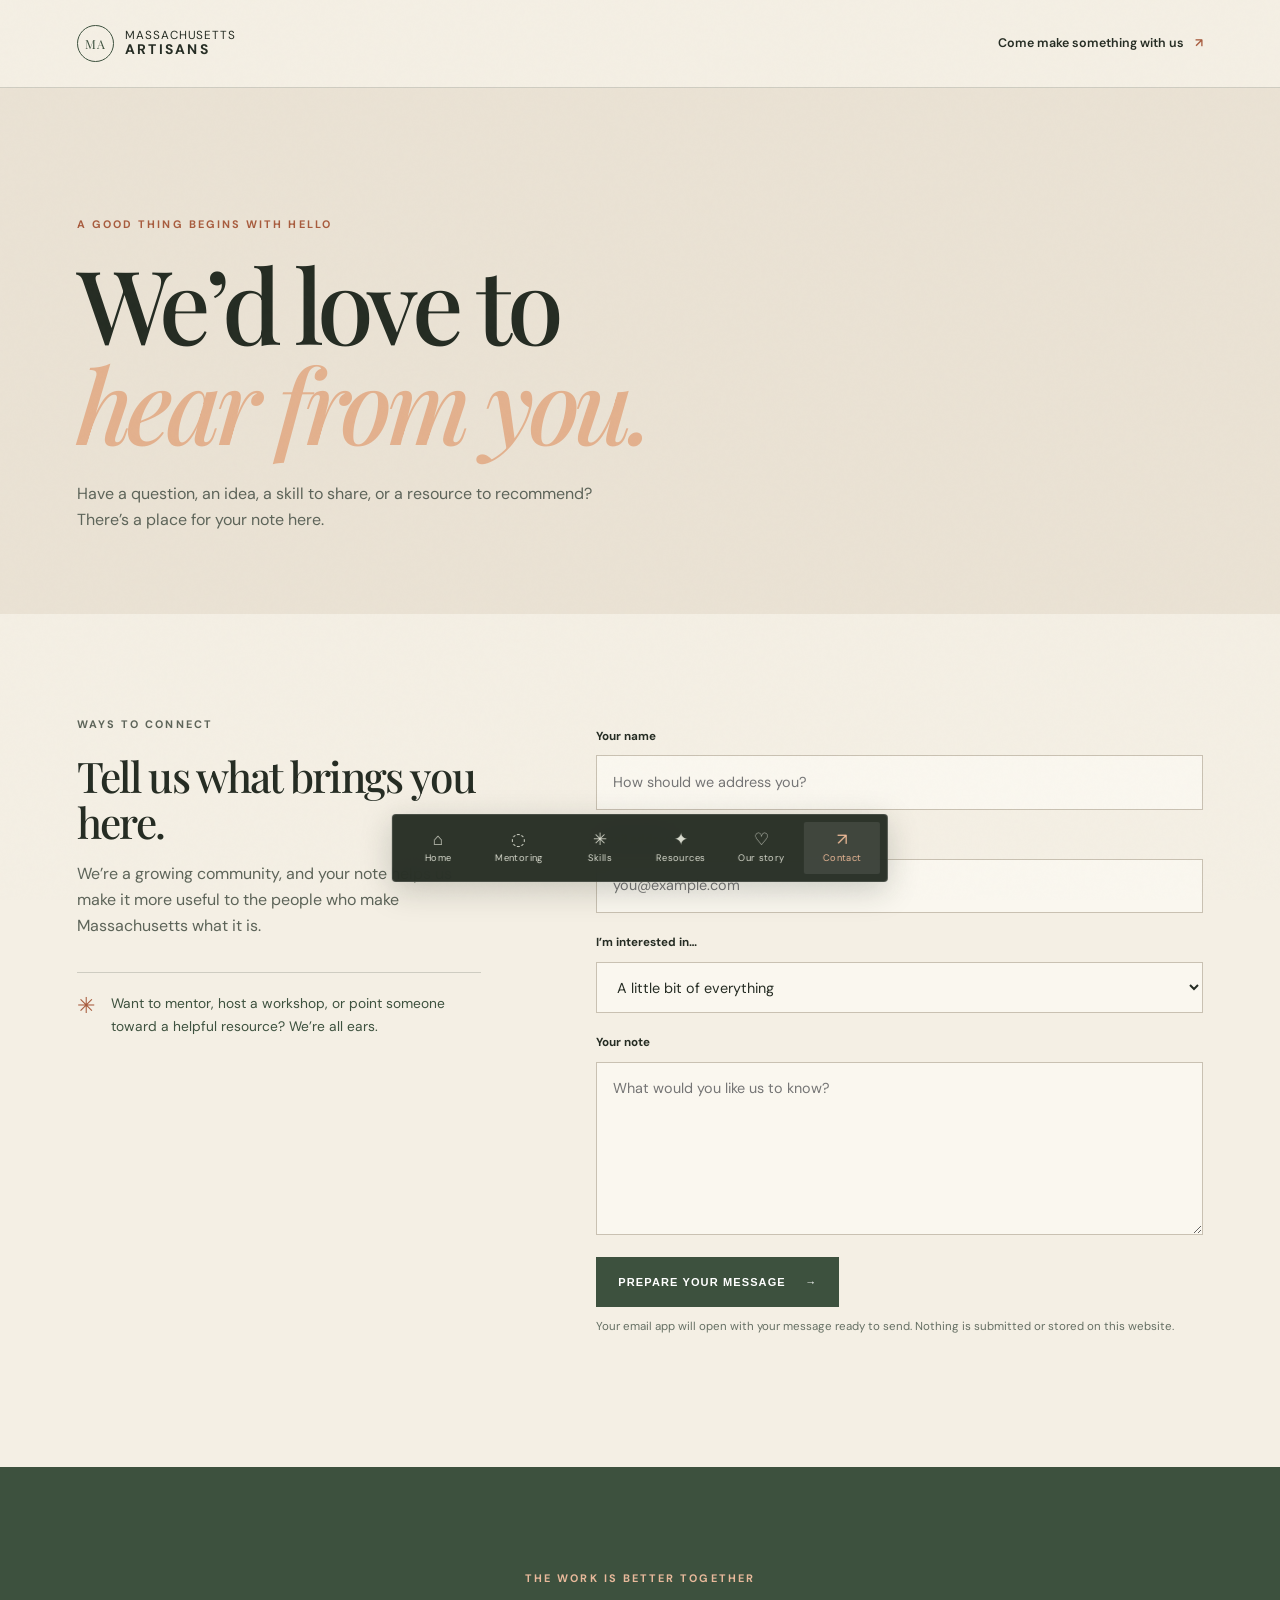
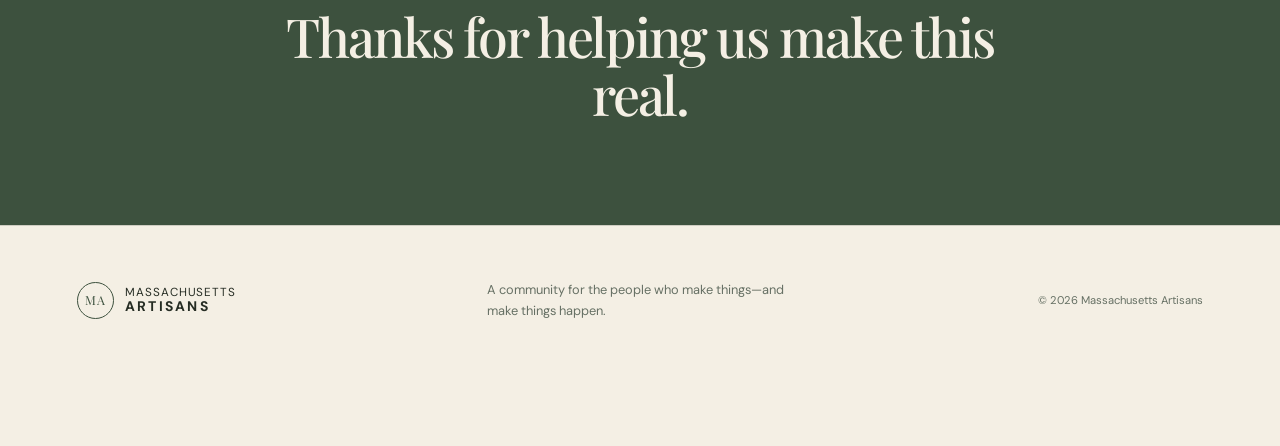
==== contact.html @ 597a668a "Build Massachusetts Artisans static website" ====
<!doctype html>
<html lang="en">
<head>
  <meta charset="utf-8"><meta name="viewport" content="width=device-width, initial-scale=1"><meta name="theme-color" content="#f4efe4"><meta name="description" content="Get in touch with Massachusetts Artisans. Ask about mentoring, skills development, resources, partnerships, or joining the community.">
  <title>Contact — Massachusetts Artisans</title>
  <link rel="preconnect" href="https://fonts.googleapis.com"><link rel="preconnect" href="https://fonts.gstatic.com" crossorigin><link href="https://fonts.googleapis.com/css2?family=DM+Sans:wght@400;500;600;700&family=Playfair+Display:wght@500;600;700&display=swap" rel="stylesheet"><link rel="stylesheet" href="styles.css"><script src="script.js" defer></script>
</head>
<body><a class="skip-link" href="#main">Skip to content</a><header class="site-header"><a class="brand" href="index.html" aria-label="Massachusetts Artisans home"><span class="brand-mark" aria-hidden="true">MA</span><span>Massachusetts<br><b>Artisans</b></span></a><a class="header-link" href="contact.html">Come make something with us <span aria-hidden="true">↗</span></a></header>
<main id="main"><section class="contact-hero"><p class="eyebrow">A good thing begins with hello</p><h1>We’d love to<br><em>hear from you.</em></h1><p>Have a question, an idea, a skill to share, or a resource to recommend? There’s a place for your note here.</p></section>
<section class="section contact-layout"><div class="contact-aside"><p class="eyebrow">Ways to connect</p><h2>Tell us what brings you here.</h2><p>We’re a growing community, and your note helps us make it more useful to the people who make Massachusetts what it is.</p><div class="contact-prompt"><span aria-hidden="true">✳</span><p>Want to mentor, host a workshop, or point someone toward a helpful resource? We’re all ears.</p></div></div><form class="contact-form" data-contact-form data-email="hello@massachusettsartisans.org"><label for="name">Your name</label><input id="name" name="name" type="text" autocomplete="name" required maxlength="100" placeholder="How should we address you?"><label for="email">Email address</label><input id="email" name="email" type="email" autocomplete="email" required maxlength="200" placeholder="you@example.com"><label for="interest">I’m interested in…</label><select id="interest" name="interest"><option value="A little bit of everything">A little bit of everything</option><option value="Finding a mentor">Finding a mentor</option><option value="Becoming a mentor">Becoming a mentor</option><option value="Skills and workshops">Skills and workshops</option><option value="Grants and resources">Grants and resources</option><option value="Partnerships">Partnerships</option><option value="Something else">Something else</option></select><label for="message">Your note</label><textarea id="message" name="message" rows="6" required maxlength="3000" placeholder="What would you like us to know?"></textarea><button class="button button-dark" type="submit">Prepare your message <span aria-hidden="true">→</span></button><p class="form-note">Your email app will open with your message ready to send. Nothing is submitted or stored on this website.</p><p class="form-status" data-form-status role="status" aria-live="polite"></p></form></section>
<section class="section contact-bottom"><p class="eyebrow">The work is better together</p><h2>Thanks for helping us make this real.</h2></section></main>
<footer class="site-footer"><a class="brand brand-footer" href="index.html"><span class="brand-mark" aria-hidden="true">MA</span><span>Massachusetts<br><b>Artisans</b></span></a><p>A community for the people who make things—and make things happen.</p><small>© <span data-year></span> Massachusetts Artisans</small></footer><nav class="bottom-nav" aria-label="Main navigation"><a href="index.html" data-page="index.html"><span aria-hidden="true">⌂</span><small>Home</small></a><a href="mentoring.html" data-page="mentoring.html"><span aria-hidden="true">◌</span><small>Mentoring</small></a><a href="skills.html" data-page="skills.html"><span aria-hidden="true">✳</span><small>Skills</small></a><a href="resources.html" data-page="resources.html"><span aria-hidden="true">✦</span><small>Resources</small></a><a href="story.html" data-page="story.html"><span aria-hidden="true">♡</span><small>Our story</small></a><a href="contact.html" data-page="contact.html"><span aria-hidden="true">↗</span><small>Contact</small></a></nav></body></html>
---- styles.css ----
/* Massachusetts Artisans — warm parchment, ink, and workshop colors. */
:root{color-scheme:light;--paper:#f4efe4;--paper-deep:#e9dfcc;--ink:#252c23;--muted:#667064;--green:#3d513e;--green-deep:#26392d;--rust:#a85c3e;--line:rgba(37,44,35,.18);--serif:'Playfair Display',Georgia,serif;--sans:'DM Sans',Arial,sans-serif;--page-pad:clamp(1.25rem,6vw,6.5rem)}
*{box-sizing:border-box}html{scroll-behavior:smooth;scroll-padding-bottom:6rem}body{margin:0;background:var(--paper);color:var(--ink);font-family:var(--sans);font-size:16px;line-height:1.65;-webkit-font-smoothing:antialiased}body:after{content:"";position:fixed;inset:0;pointer-events:none;z-index:10;opacity:.10;background-image:url("data:image/svg+xml,%3Csvg viewBox='0 0 180 180' xmlns='http://www.w3.org/2000/svg'%3E%3Cfilter id='n'%3E%3CfeTurbulence type='fractalNoise' baseFrequency='.85' numOctaves='3' stitchTiles='stitch'/%3E%3C/filter%3E%3Crect width='100%25' height='100%25' filter='url(%23n)' opacity='.16'/%3E%3C/svg%3E")}a{color:inherit}img{max-width:100%}.skip-link{position:absolute;top:-5rem;left:1rem;background:var(--ink);color:white;padding:.75rem 1rem;z-index:30}.skip-link:focus{top:1rem}.site-header{height:88px;padding:0 var(--page-pad);display:flex;align-items:center;justify-content:space-between;border-bottom:1px solid var(--line);position:relative;z-index:2}.brand{display:inline-flex;align-items:center;gap:.7rem;text-decoration:none;font-size:.73rem;line-height:1.12;letter-spacing:.08em;text-transform:uppercase}.brand b{font-size:.87rem;letter-spacing:.16em}.brand-mark{width:37px;height:37px;border:1px solid var(--green);border-radius:50%;display:grid;place-items:center;font-family:var(--serif);font-size:.78rem;color:var(--green)}.header-link{font-size:.78rem;font-weight:600;text-decoration:none}.header-link span{color:var(--rust);margin-left:.5rem}.hero{min-height:min(760px,calc(100svh - 88px));position:relative;display:flex;align-items:center;overflow:hidden;background:var(--green-deep);color:#fff}.hero-image,.page-hero-photo{position:absolute;inset:0;background-size:cover;background-position:center;filter:brightness(.63)}.hero-home .hero-image{background-image:url('https://images.unsplash.com/photo-1452860606245-08befc0ff44b?auto=format&fit=crop&w=2200&q=85');background-position:center 55%}.hero:after,.page-hero:after{content:"";position:absolute;inset:0;background:linear-gradient(90deg,rgba(20,33,25,.82) 0%,rgba(20,33,25,.55) 48%,rgba(20,33,25,.08) 100%)}.hero-copy,.page-hero-copy{position:relative;z-index:1;width:min(760px,90%);padding:clamp(3rem,8vw,8rem) var(--page-pad)}.eyebrow{text-transform:uppercase;font-size:.68rem;letter-spacing:.19em;font-weight:700;color:var(--rust);margin:0 0 1.2rem}.hero .eyebrow,.page-hero .eyebrow,.image-banner .eyebrow{color:#e8b99b}.hero h1,.page-hero h1,.contact-hero h1{font-family:var(--serif);font-size:clamp(3.8rem,9vw,8rem);line-height:.98;font-weight:500;letter-spacing:-.055em;margin:0 0 1.7rem}.hero h1 em,.page-hero h1 em,.contact-hero h1 em{font-weight:500;color:#e3b18e}.hero-intro,.page-hero-copy>p:not(.eyebrow){font-size:clamp(1rem,1.55vw,1.22rem);max-width:530px;color:rgba(255,255,255,.88);margin:0 0 2rem}.button{min-height:50px;display:inline-flex;align-items:center;justify-content:center;gap:1.2rem;padding:.8rem 1.3rem;text-decoration:none;text-transform:uppercase;letter-spacing:.1em;font-size:.69rem;font-weight:700;border:1px solid transparent;transition:transform .2s,background .2s,color .2s;cursor:pointer}.button:hover{transform:translateY(-2px)}.button-light{background:var(--paper);color:var(--ink)}.button-light:hover{background:#fff}.button-dark{background:var(--green);color:white}.button-dark:hover{background:var(--green-deep)}.hero-note{display:block;color:rgba(255,255,255,.7);font-size:.72rem;margin-top:3rem;letter-spacing:.04em}.image-credit{position:absolute;bottom:1.5rem;right:var(--page-pad);z-index:1;color:#fff9;font-size:.62rem}.section{padding:clamp(4rem,8vw,8rem) var(--page-pad)}.intro-grid{display:grid;grid-template-columns:1.1fr .9fr;gap:clamp(2rem,7vw,8rem);align-items:start}.section h2,.feature-copy h2,.founder-copy h2,.contact-aside h2,.contact-bottom h2{font-family:var(--serif);font-size:clamp(2.15rem,4.2vw,4.2rem);line-height:1.08;letter-spacing:-.04em;font-weight:500;margin:0}.intro-copy{max-width:560px;padding-top:1.8rem}.intro-copy p,.feature-copy>p,.founder-copy>p,.contact-aside>p,.section-heading>p{color:#5d6459}.text-link{display:inline-block;margin-top:.7rem;text-decoration:none;border-bottom:1px solid var(--rust);padding-bottom:.25rem;font-size:.82rem;font-weight:700}.pathways{background:#eae2d4}.section-heading{display:flex;align-items:end;justify-content:space-between;gap:3rem;margin-bottom:3rem}.section-heading>p{max-width:380px;margin:0}.card-grid{display:grid;grid-template-columns:repeat(3,1fr);gap:1rem}.path-card{position:relative;display:flex;flex-direction:column;min-height:330px;padding:2rem;background:var(--paper);text-decoration:none;border:1px solid #d9cfbd;transition:transform .2s,box-shadow .2s}.path-card:hover{transform:translateY(-4px);box-shadow:0 12px 30px #2c302412}.card-number{font-size:.64rem;letter-spacing:.16em;color:var(--muted);font-weight:700}.card-icon{position:absolute;right:2rem;top:1.8rem;color:var(--rust);font-size:1.5rem}.path-card h3{font-family:var(--serif);font-size:1.65rem;line-height:1.17;font-weight:500;margin:2.5rem 0 .7rem}.path-card p{color:#62695f;font-size:.9rem;margin:0 0 1.4rem}.card-link{margin-top:auto;color:var(--green);font-size:.74rem;font-weight:700}.quote-band{padding:clamp(4rem,9vw,8rem) var(--page-pad);background:var(--green);color:var(--paper);text-align:center}.quote-mark{font-family:var(--serif);font-size:5rem;line-height:.8;color:#dcaa83}.quote-band blockquote{font-family:var(--serif);font-size:clamp(1.8rem,4vw,3.8rem);line-height:1.2;max-width:950px;margin:1rem auto}.quote-band>p{font-size:.7rem;letter-spacing:.14em;text-transform:uppercase;color:#d4d8cb}.home-cta{display:flex;justify-content:space-between;align-items:center;gap:2rem}.home-cta .button{flex-shrink:0}.site-footer{padding:2.5rem var(--page-pad) 7rem;display:flex;justify-content:space-between;align-items:center;gap:2rem;border-top:1px solid var(--line)}.site-footer>p{max-width:300px;color:var(--muted);font-size:.8rem}.site-footer small{color:var(--muted);font-size:.7rem}.bottom-nav{position:fixed;z-index:20;bottom:1.1rem;left:50%;transform:translateX(-50%);display:flex;justify-content:center;gap:.3rem;padding:.45rem;background:rgba(37,44,35,.96);box-shadow:0 8px 32px #1e271f35;border:1px solid #ffffff20;border-radius:4px;backdrop-filter:blur(14px)}.bottom-nav a{min-width:76px;padding:.45rem .8rem;color:#d8dacd;text-decoration:none;display:flex;align-items:center;flex-direction:column;gap:.12rem;border-radius:2px;transition:background .2s,color .2s}.bottom-nav a>span{font-size:1.05rem;line-height:1.2}.bottom-nav small{font-size:.59rem;letter-spacing:.04em}.bottom-nav a:hover,.bottom-nav a[aria-current="page"]{background:#ffffff17;color:#efbb98}.page-hero{position:relative;min-height:570px;display:flex;align-items:center;background:var(--green-deep);color:white;overflow:hidden}.page-hero-photo{background-position:center 50%}.page-hero-mentoring .page-hero-photo{background-image:url('https://images.unsplash.com/photo-1524758631624-e2822e304c36?auto=format&fit=crop&w=2200&q=85')}.page-hero-skills .page-hero-photo{background-image:url('https://images.unsplash.com/photo-1455390582262-044c272f61c7?auto=format&fit=crop&w=2200&q=85')}.page-hero-resources .page-hero-photo{background-image:url('https://images.unsplash.com/photo-1452860606245-08befc0ff44b?auto=format&fit=crop&w=2200&q=85')}.page-hero-story .page-hero-photo{background-image:url('https://images.unsplash.com/photo-1513364776144-60967b0f800f?auto=format&fit=crop&w=2200&q=85')}.page-hero-copy{width:min(780px,100%);padding-top:6rem;padding-bottom:6rem}.split-feature{display:grid;grid-template-columns:1fr 1fr;gap:clamp(2rem,8vw,8rem);align-items:center;background:#eae2d4}.feature-image{min-height:530px;background-size:cover;background-position:center}.image-mentoring{background-image:url('https://images.unsplash.com/photo-151 woodworking?auto=format&fit=crop&w=1200&q=85')}.feature-copy{max-width:550px}.feature-copy h2{margin-bottom:1.2rem}.check-list{padding:0;list-style:none;margin:1.8rem 0}.check-list li{padding:.55rem 0 .55rem 1.7rem;position:relative;border-bottom:1px solid var(--line);font-size:.9rem}.check-list li:before{content:'✳';position:absolute;left:0;color:var(--rust)}.dark-panel{display:grid;grid-template-columns:1fr 1fr;gap:4rem;background:var(--green-deep);color:var(--paper);align-items:center}.dark-panel h2{font-size:clamp(2.8rem,5vw,5rem)}.dark-panel>div:last-child{max-width:500px}.dark-panel>div:last-child p{color:#d1d5c9;margin:0 0 1.7rem}.skills-grid{display:grid;grid-template-columns:repeat(3,1fr);gap:1rem}.skill-card{position:relative;padding:2rem;border-top:1px solid var(--rust);background:#eee7da;min-height:280px}.skill-symbol{font-family:var(--serif);font-size:2rem;color:var(--rust)}.skill-card .eyebrow{margin-top:1.6rem;margin-bottom:.6rem;font-size:.59rem}.skill-card h3,.resource-item h3,.values-grid h3{font-family:var(--serif);font-size:1.65rem;font-weight:500;margin:.2rem 0 .6rem}.skill-card>p:last-child{font-size:.87rem;color:#61675e}.image-banner{min-height:490px;padding:5rem var(--page-pad);display:flex;align-items:center;background-size:cover;background-position:center;position:relative;color:white}.image-banner:before{content:"";position:absolute;inset:0;background:linear-gradient(90deg,#1d2c22d9,#1d2c2250)}.image-banner>div{position:relative;z-index:1}.image-banner h2{font-size:clamp(2.5rem,5vw,5rem)}.image-skills-banner{background-image:url('https://images.unsplash.com/photo-1455390582262-044c272f61c7?auto=format&fit=crop&w=2200&q=85')}.resource-list{padding-top:1rem}.resource-item{display:grid;grid-template-columns:80px minmax(0,760px);gap:2rem;padding:2.5rem 0;border-bottom:1px solid var(--line)}.resource-index{font-family:var(--serif);font-size:2.2rem;color:var(--rust)}.resource-item .eyebrow{margin-bottom:.55rem;font-size:.62rem}.resource-item h3{font-size:1.8rem}.resource-item p:not(.eyebrow){color:#5d6459;max-width:700px}.resource-item .text-link{font-size:.76rem}.note-panel{background:#eae2d4;display:grid;grid-template-columns:auto 1fr auto;align-items:center;gap:2rem}.note-icon{font-size:2.6rem;color:var(--rust)}.note-panel h2{font-size:clamp(2rem,3vw,3rem)}.note-panel>div p:last-child{color:#5d6459;max-width:600px}.founder-story{display:grid;grid-template-columns:.85fr 1.15fr;gap:clamp(3rem,8vw,8rem);align-items:center}.founder-photo{min-height:600px;background-image:url('https://images.unsplash.com/photo-1452860606245-08befc0ff44b?auto=format&fit=crop&w=1200&q=85');background-position:center;background-size:cover}.founder-copy{max-width:650px}.founder-copy h2{margin-bottom:1.5rem}.drop-cap:first-letter{float:left;font-family:var(--serif);font-size:4rem;line-height:.8;padding:.15rem .5rem 0 0;color:var(--rust)}.signature{padding-top:1rem;font-family:var(--serif);font-size:1.1rem}.signature span{display:block;font-style:italic;color:var(--green);font-size:1.5rem}.values-section{background:#eae2d4}.values-grid{display:grid;grid-template-columns:repeat(3,1fr);gap:2rem;margin-top:3.5rem}.values-grid article{border-top:1px solid var(--rust);padding-top:1.2rem}.values-grid article>span{color:var(--rust);font-size:.7rem;letter-spacing:.1em}.values-grid h3{font-size:1.8rem}.values-grid p{color:#5d6459;font-size:.9rem}.contact-hero{padding:clamp(5rem,10vw,9rem) var(--page-pad) 4rem;background:#eae2d4}.contact-hero h1{font-size:clamp(3.5rem,8vw,7rem);color:var(--ink)}.contact-hero>p:last-child{max-width:570px;color:#5d6459}.contact-layout{display:grid;grid-template-columns:.8fr 1.2fr;gap:clamp(3rem,9vw,9rem);align-items:start}.contact-aside h2{font-size:clamp(2rem,3.3vw,3.2rem);margin-bottom:1rem}.contact-prompt{border-top:1px solid var(--line);margin-top:2rem;padding-top:1rem;display:flex;gap:1rem;align-items:start;color:var(--green)}.contact-prompt span{color:var(--rust);font-size:1.35rem}.contact-prompt p{font-size:.86rem;margin:.2rem 0}.contact-form{display:grid;gap:.6rem}.contact-form label{font-size:.73rem;font-weight:700;margin-top:.65rem}.contact-form input,.contact-form select,.contact-form textarea{width:100%;border:1px solid #c9c1b2;background:#faf7ef;padding:.9rem 1rem;border-radius:0;color:var(--ink);font:inherit;font-size:.9rem}.contact-form input:focus,.contact-form select:focus,.contact-form textarea:focus{outline:2px solid var(--green);outline-offset:2px}.contact-form textarea{resize:vertical}.contact-form .button{justify-self:start;margin-top:.8rem}.form-note,.form-status{font-size:.72rem;color:var(--muted);margin:0}.form-status{color:var(--green);min-height:1.2rem}.contact-bottom{text-align:center;background:var(--green);color:var(--paper)}.contact-bottom .eyebrow{color:#e8b99b}.contact-bottom h2{max-width:740px;margin:auto}
@media(max-width:800px){:root{--page-pad:1.35rem}.site-header{height:72px}.header-link{font-size:.68rem}.hero{min-height:calc(86svh - 72px)}.hero-image,.page-hero-photo{background-position:center}.hero:after,.page-hero:after{background:linear-gradient(90deg,rgba(20,33,25,.8),rgba(20,33,25,.35))}.intro-grid,.split-feature,.founder-story,.contact-layout{grid-template-columns:1fr;gap:2rem}.intro-copy{padding-top:0}.section-heading{display:block}.section-heading>p{margin-top:1rem}.card-grid,.skills-grid,.values-grid{grid-template-columns:1fr}.path-card{min-height:270px}.page-hero{min-height:620px}.page-hero-copy{padding-top:5rem;padding-bottom:5rem}.feature-image{min-height:380px;order:2}.feature-copy{order:1}.dark-panel{grid-template-columns:1fr;gap:1.5rem}.image-banner{min-height:410px}.resource-item{grid-template-columns:42px 1fr;gap:1rem}.resource-index{font-size:1.6rem}.note-panel{grid-template-columns:auto 1fr}.note-panel .button{grid-column:2;justify-self:start}.founder-photo{min-height:420px}.values-grid{gap:1rem}.contact-layout{gap:3rem}.site-footer{flex-wrap:wrap;gap:1rem}.site-footer>p{order:3;flex-basis:100%;margin:0}.site-footer small{margin-left:auto}}
@media(max-width:520px){body{font-size:15px}.site-header{padding:0 1rem}.brand{font-size:.62rem;gap:.45rem}.brand b{font-size:.72rem}.brand-mark{width:32px;height:32px}.header-link{max-width:135px;text-align:right;font-size:.6rem}.hero h1,.page-hero h1{font-size:clamp(3.4rem,16vw,5rem)}.hero-copy{width:100%;padding-left:1.35rem;padding-right:1.35rem}.hero-note{margin-top:2rem}.section{padding-top:4rem;padding-bottom:4rem}.section h2,.feature-copy h2,.founder-copy h2{font-size:2.35rem}.bottom-nav{bottom:0;left:0;right:0;transform:none;width:100%;border-radius:0;border-left:0;border-right:0;border-bottom:0;justify-content:space-around;gap:0;padding:.35rem .15rem calc(.35rem + env(safe-area-inset-bottom))}.bottom-nav a{min-width:0;flex:1;padding:.38rem .1rem}.bottom-nav small{font-size:.53rem}.bottom-nav a>span{font-size:1rem}.site-footer{padding-bottom:6rem}.home-cta{align-items:flex-start;flex-direction:column}.page-hero{min-height:590px}.page-hero-copy{padding-left:1.35rem;padding-right:1.35rem}.resource-item h3{font-size:1.45rem}.note-panel{grid-template-columns:1fr}.note-panel .button{grid-column:auto}.contact-hero{padding-top:5rem}.contact-hero h1{font-size:3.7rem}.contact-bottom h2{font-size:2.2rem}}
@media(prefers-reduced-motion:reduce){html{scroll-behavior:auto}*,*:before,*:after{transition:none!important;animation:none!important}}
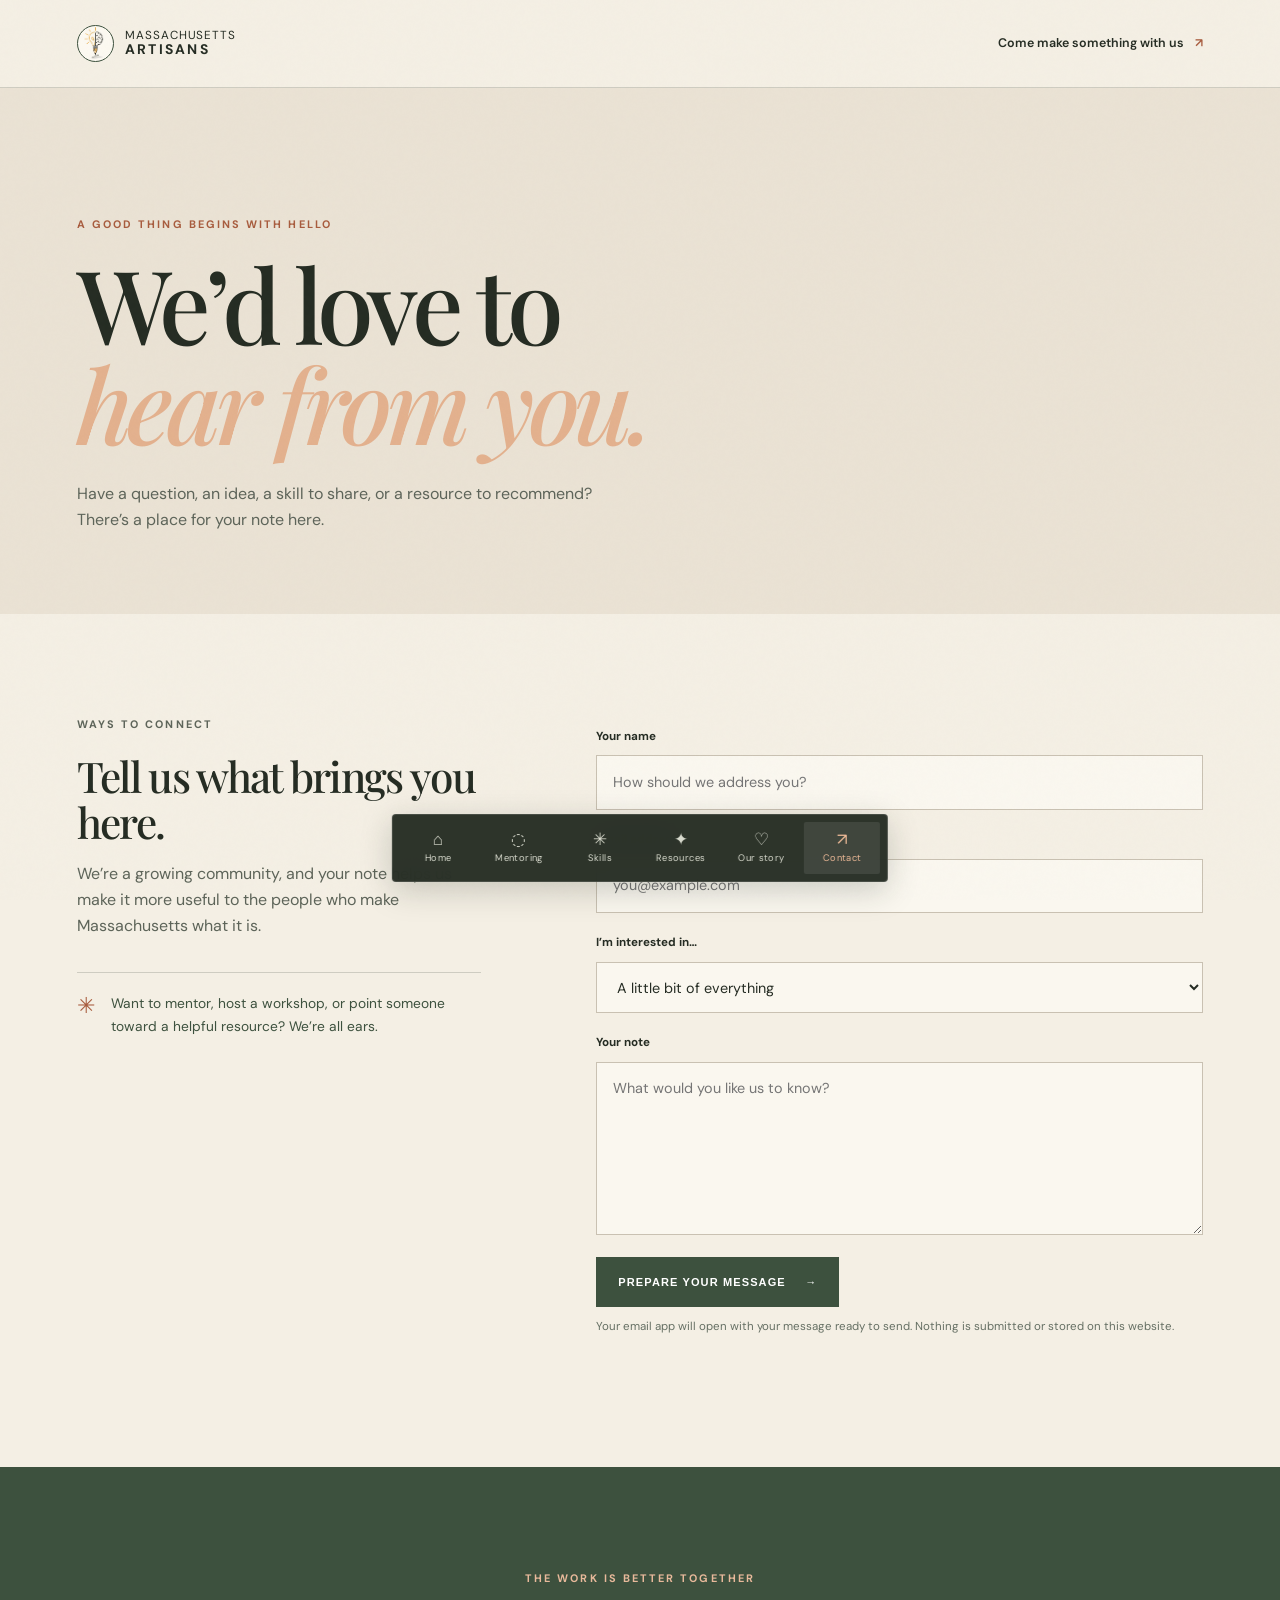
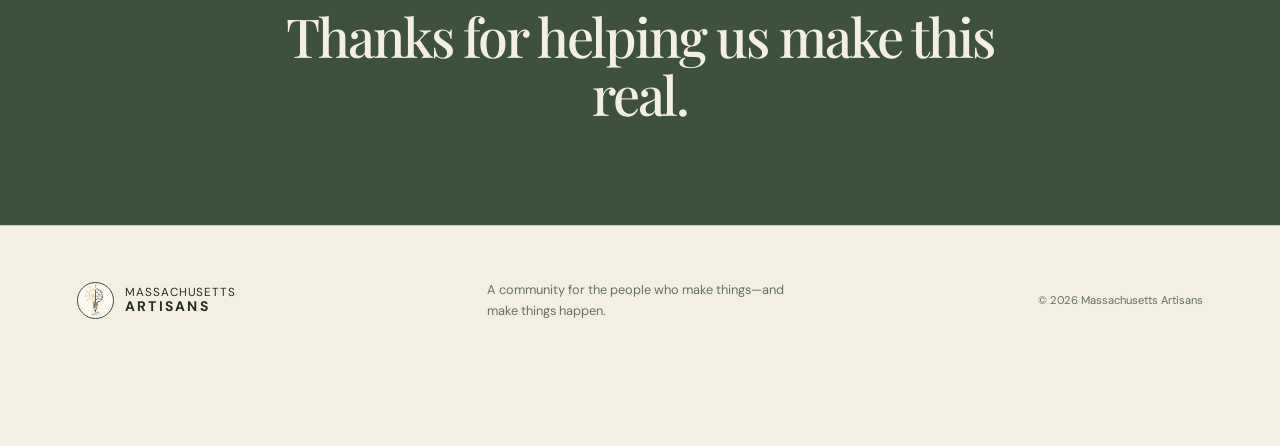
==== commit e009eaed: "Change contact form recipient to artisans.massachusetts@gmail.com" ====
--- a/contact.html
+++ b/contact.html
@@ -1,12 +1,12 @@
 <!doctype html>
 <html lang="en">
 <head>
-  <meta charset="utf-8"><meta name="viewport" content="width=device-width, initial-scale=1"><meta name="theme-color" content="#f4efe4"><meta name="description" content="Get in touch with Massachusetts Artisans. Ask about mentoring, skills development, resources, partnerships, or joining the community.">
+  <meta charset="utf-8"><meta name="viewport" content="width=device-width, initial-scale=1"><meta name="theme-color" content="#f4efe4"><meta name="description" content="Get in touch with Massachusetts Artisans.">
   <title>Contact — Massachusetts Artisans</title>
   <link rel="preconnect" href="https://fonts.googleapis.com"><link rel="preconnect" href="https://fonts.gstatic.com" crossorigin><link href="https://fonts.googleapis.com/css2?family=DM+Sans:wght@400;500;600;700&family=Playfair+Display:wght@500;600;700&display=swap" rel="stylesheet"><link rel="stylesheet" href="styles.css"><script src="script.js" defer></script>
 </head>
 <body><a class="skip-link" href="#main">Skip to content</a><header class="site-header"><a class="brand" href="index.html" aria-label="Massachusetts Artisans home"><span class="brand-mark" aria-hidden="true">MA</span><span>Massachusetts<br><b>Artisans</b></span></a><a class="header-link" href="contact.html">Come make something with us <span aria-hidden="true">↗</span></a></header>
 <main id="main"><section class="contact-hero"><p class="eyebrow">A good thing begins with hello</p><h1>We’d love to<br><em>hear from you.</em></h1><p>Have a question, an idea, a skill to share, or a resource to recommend? There’s a place for your note here.</p></section>
-<section class="section contact-layout"><div class="contact-aside"><p class="eyebrow">Ways to connect</p><h2>Tell us what brings you here.</h2><p>We’re a growing community, and your note helps us make it more useful to the people who make Massachusetts what it is.</p><div class="contact-prompt"><span aria-hidden="true">✳</span><p>Want to mentor, host a workshop, or point someone toward a helpful resource? We’re all ears.</p></div></div><form class="contact-form" data-contact-form data-email="hello@massachusettsartisans.org"><label for="name">Your name</label><input id="name" name="name" type="text" autocomplete="name" required maxlength="100" placeholder="How should we address you?"><label for="email">Email address</label><input id="email" name="email" type="email" autocomplete="email" required maxlength="200" placeholder="you@example.com"><label for="interest">I’m interested in…</label><select id="interest" name="interest"><option value="A little bit of everything">A little bit of everything</option><option value="Finding a mentor">Finding a mentor</option><option value="Becoming a mentor">Becoming a mentor</option><option value="Skills and workshops">Skills and workshops</option><option value="Grants and resources">Grants and resources</option><option value="Partnerships">Partnerships</option><option value="Something else">Something else</option></select><label for="message">Your note</label><textarea id="message" name="message" rows="6" required maxlength="3000" placeholder="What would you like us to know?"></textarea><button class="button button-dark" type="submit">Prepare your message <span aria-hidden="true">→</span></button><p class="form-note">Your email app will open with your message ready to send. Nothing is submitted or stored on this website.</p><p class="form-status" data-form-status role="status" aria-live="polite"></p></form></section>
+<section class="section contact-layout"><div class="contact-aside"><p class="eyebrow">Ways to connect</p><h2>Tell us what brings you here.</h2><p>We’re a growing community, and your note helps us make it more useful to the people who make Massachusetts what it is.</p><div class="contact-prompt"><span aria-hidden="true">✳</span><p>Want to mentor, host a workshop, or point someone toward a helpful resource? We’re all ears.</p></div></div><form class="contact-form" data-contact-form data-email="artisans.massachusetts@gmail.com"><label for="name">Your name</label><input id="name" name="name" type="text" autocomplete="name" required maxlength="100" placeholder="How should we address you?"><label for="email">Email address</label><input id="email" name="email" type="email" autocomplete="email" required maxlength="200" placeholder="you@example.com"><label for="interest">I’m interested in…</label><select id="interest" name="interest"><option value="A little bit of everything">A little bit of everything</option><option value="Finding a mentor">Finding a mentor</option><option value="Becoming a mentor">Becoming a mentor</option><option value="Skills and workshops">Skills and workshops</option><option value="Grants and resources">Grants and resources</option><option value="Partnerships">Partnerships</option><option value="Something else">Something else</option></select><label for="message">Your note</label><textarea id="message" name="message" rows="6" required maxlength="3000" placeholder="What would you like us to know?"></textarea><button class="button button-dark" type="submit">Prepare your message <span aria-hidden="true">→</span></button><p class="form-note">Your email app will open with your message ready to send. Nothing is submitted or stored on this website.</p><p class="form-status" data-form-status role="status" aria-live="polite"></p></form></section>
 <section class="section contact-bottom"><p class="eyebrow">The work is better together</p><h2>Thanks for helping us make this real.</h2></section></main>
 <footer class="site-footer"><a class="brand brand-footer" href="index.html"><span class="brand-mark" aria-hidden="true">MA</span><span>Massachusetts<br><b>Artisans</b></span></a><p>A community for the people who make things—and make things happen.</p><small>© <span data-year></span> Massachusetts Artisans</small></footer><nav class="bottom-nav" aria-label="Main navigation"><a href="index.html" data-page="index.html"><span aria-hidden="true">⌂</span><small>Home</small></a><a href="mentoring.html" data-page="mentoring.html"><span aria-hidden="true">◌</span><small>Mentoring</small></a><a href="skills.html" data-page="skills.html"><span aria-hidden="true">✳</span><small>Skills</small></a><a href="resources.html" data-page="resources.html"><span aria-hidden="true">✦</span><small>Resources</small></a><a href="story.html" data-page="story.html"><span aria-hidden="true">♡</span><small>Our story</small></a><a href="contact.html" data-page="contact.html"><span aria-hidden="true">↗</span><small>Contact</small></a></nav></body></html>
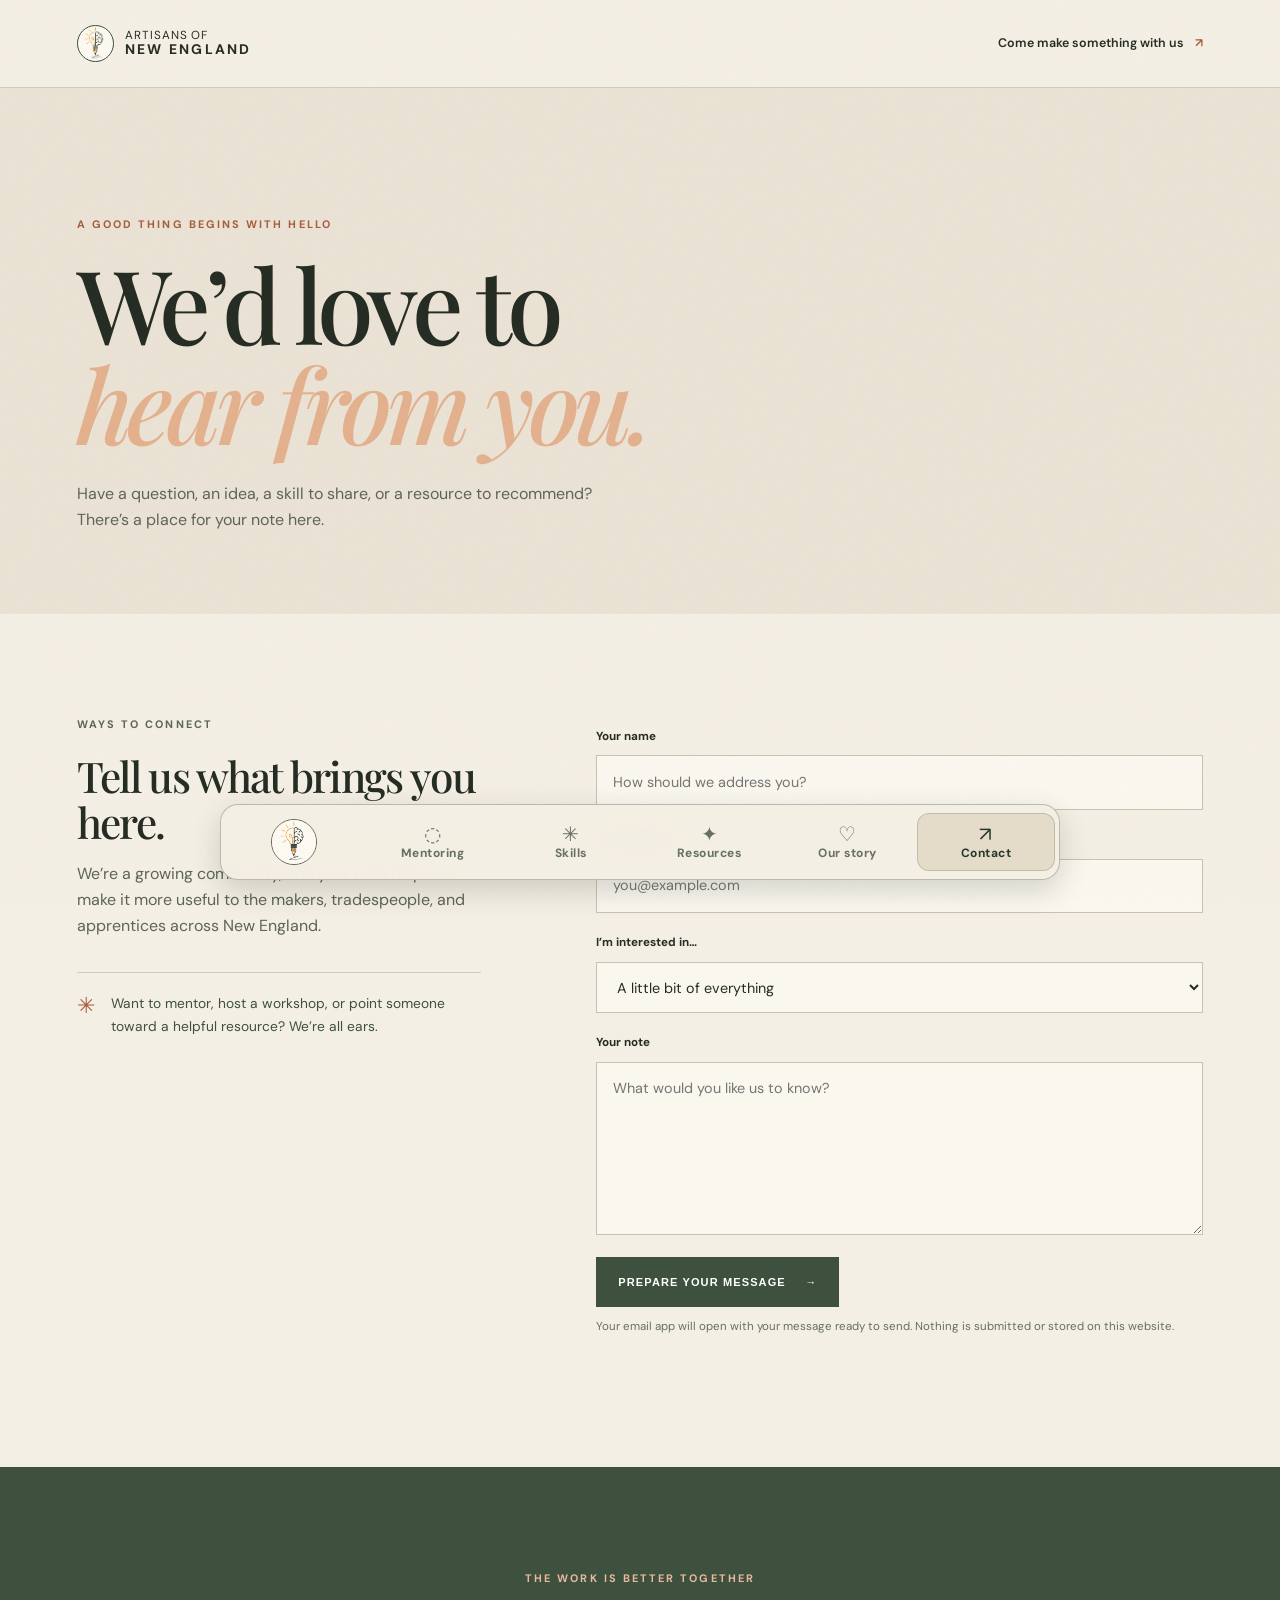
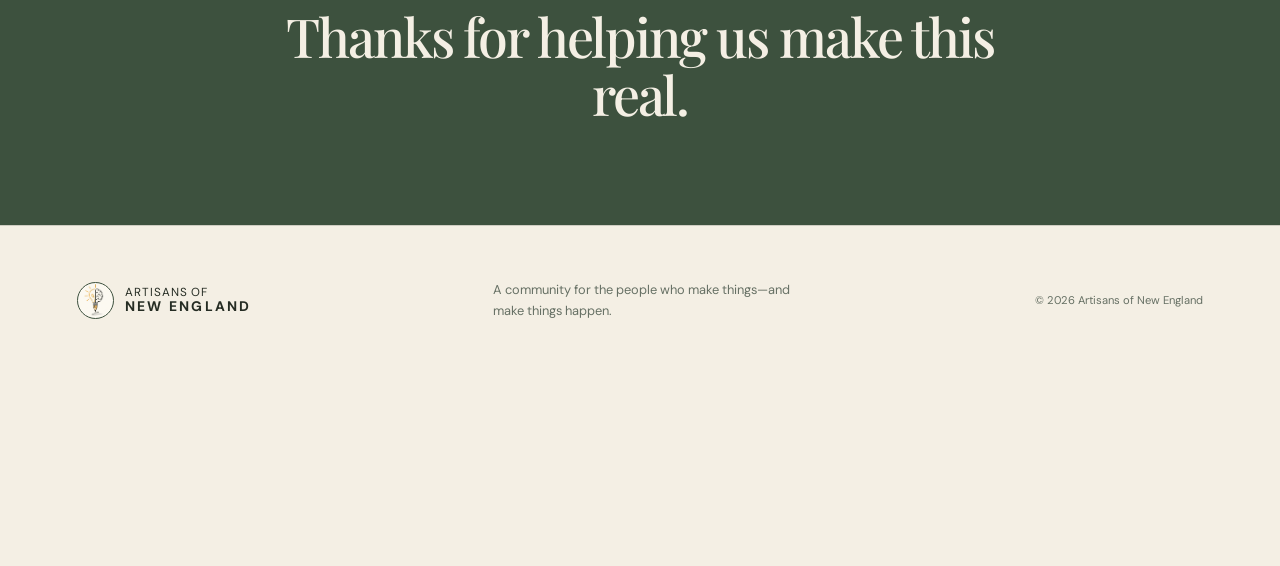
==== commit fb2836c8: "Complete New England rebrand and SEO metadata across core pages" ====
--- a/contact.html
+++ b/contact.html
@@ -1,12 +1,17 @@
 <!doctype html>
 <html lang="en">
 <head>
-  <meta charset="utf-8"><meta name="viewport" content="width=device-width, initial-scale=1"><meta name="theme-color" content="#f4efe4"><meta name="description" content="Get in touch with Massachusetts Artisans.">
-  <title>Contact — Massachusetts Artisans</title>
+  <meta charset="utf-8"><meta name="viewport" content="width=device-width, initial-scale=1"><meta name="theme-color" content="#f4efe4">
+  <title>Contact Artisans of New England</title>
+  <meta name="description" content="Contact Artisans of New England to ask about mentoring, workshops, resources, partnerships, or joining the community.">
+  <link rel="canonical" href="https://artisansofnewengland.org/contact.html">
+  <meta property="og:type" content="website"><meta property="og:site_name" content="Artisans of New England"><meta property="og:title" content="Contact Artisans of New England"><meta property="og:description" content="Share an idea, find support, or get involved with the New England artisan community."><meta property="og:url" content="https://artisansofnewengland.org/contact.html"><meta property="og:image" content="https://artisansofnewengland.org/LOGO.png">
+  <meta name="twitter:card" content="summary_large_image">
   <link rel="preconnect" href="https://fonts.googleapis.com"><link rel="preconnect" href="https://fonts.gstatic.com" crossorigin><link href="https://fonts.googleapis.com/css2?family=DM+Sans:wght@400;500;600;700&family=Playfair+Display:wght@500;600;700&display=swap" rel="stylesheet"><link rel="stylesheet" href="styles.css"><script src="script.js" defer></script>
+  <script type="application/ld+json">{"@context":"https://schema.org","@type":"Organization","name":"Artisans of New England","url":"https://artisansofnewengland.org/","logo":"https://artisansofnewengland.org/LOGO.png","email":"artisans.massachusetts@gmail.com","description":"Connecting artisans, tradespeople, and apprentices across New England."}</script>
 </head>
-<body><a class="skip-link" href="#main">Skip to content</a><header class="site-header"><a class="brand" href="index.html" aria-label="Massachusetts Artisans home"><span class="brand-mark" aria-hidden="true">MA</span><span>Massachusetts<br><b>Artisans</b></span></a><a class="header-link" href="contact.html">Come make something with us <span aria-hidden="true">↗</span></a></header>
+<body><a class="skip-link" href="#main">Skip to content</a><header class="site-header"><a class="brand" href="index.html" aria-label="Artisans of New England home"><span class="brand-mark" aria-hidden="true">ANE</span><span>Artisans of<br><b>New England</b></span></a><a class="header-link" href="contact.html">Come make something with us <span aria-hidden="true">↗</span></a></header>
 <main id="main"><section class="contact-hero"><p class="eyebrow">A good thing begins with hello</p><h1>We’d love to<br><em>hear from you.</em></h1><p>Have a question, an idea, a skill to share, or a resource to recommend? There’s a place for your note here.</p></section>
-<section class="section contact-layout"><div class="contact-aside"><p class="eyebrow">Ways to connect</p><h2>Tell us what brings you here.</h2><p>We’re a growing community, and your note helps us make it more useful to the people who make Massachusetts what it is.</p><div class="contact-prompt"><span aria-hidden="true">✳</span><p>Want to mentor, host a workshop, or point someone toward a helpful resource? We’re all ears.</p></div></div><form class="contact-form" data-contact-form data-email="artisans.massachusetts@gmail.com"><label for="name">Your name</label><input id="name" name="name" type="text" autocomplete="name" required maxlength="100" placeholder="How should we address you?"><label for="email">Email address</label><input id="email" name="email" type="email" autocomplete="email" required maxlength="200" placeholder="you@example.com"><label for="interest">I’m interested in…</label><select id="interest" name="interest"><option value="A little bit of everything">A little bit of everything</option><option value="Finding a mentor">Finding a mentor</option><option value="Becoming a mentor">Becoming a mentor</option><option value="Skills and workshops">Skills and workshops</option><option value="Grants and resources">Grants and resources</option><option value="Partnerships">Partnerships</option><option value="Something else">Something else</option></select><label for="message">Your note</label><textarea id="message" name="message" rows="6" required maxlength="3000" placeholder="What would you like us to know?"></textarea><button class="button button-dark" type="submit">Prepare your message <span aria-hidden="true">→</span></button><p class="form-note">Your email app will open with your message ready to send. Nothing is submitted or stored on this website.</p><p class="form-status" data-form-status role="status" aria-live="polite"></p></form></section>
+<section class="section contact-layout"><div class="contact-aside"><p class="eyebrow">Ways to connect</p><h2>Tell us what brings you here.</h2><p>We’re a growing community, and your note helps us make it more useful to the makers, tradespeople, and apprentices across New England.</p><div class="contact-prompt"><span aria-hidden="true">✳</span><p>Want to mentor, host a workshop, or point someone toward a helpful resource? We’re all ears.</p></div></div><form class="contact-form" data-contact-form data-email="artisans.massachusetts@gmail.com"><label for="name">Your name</label><input id="name" name="name" type="text" autocomplete="name" required maxlength="100" placeholder="How should we address you?"><label for="email">Email address</label><input id="email" name="email" type="email" autocomplete="email" required maxlength="200" placeholder="you@example.com"><label for="interest">I’m interested in…</label><select id="interest" name="interest"><option value="A little bit of everything">A little bit of everything</option><option value="Finding a mentor">Finding a mentor</option><option value="Becoming a mentor">Becoming a mentor</option><option value="Skills and workshops">Skills and workshops</option><option value="Grants and resources">Grants and resources</option><option value="Partnerships">Partnerships</option><option value="Something else">Something else</option></select><label for="message">Your note</label><textarea id="message" name="message" rows="6" required maxlength="3000" placeholder="What would you like us to know?"></textarea><button class="button button-dark" type="submit">Prepare your message <span aria-hidden="true">→</span></button><p class="form-note">Your email app will open with your message ready to send. Nothing is submitted or stored on this website.</p><p class="form-status" data-form-status role="status" aria-live="polite"></p></form></section>
 <section class="section contact-bottom"><p class="eyebrow">The work is better together</p><h2>Thanks for helping us make this real.</h2></section></main>
-<footer class="site-footer"><a class="brand brand-footer" href="index.html"><span class="brand-mark" aria-hidden="true">MA</span><span>Massachusetts<br><b>Artisans</b></span></a><p>A community for the people who make things—and make things happen.</p><small>© <span data-year></span> Massachusetts Artisans</small></footer><nav class="bottom-nav" aria-label="Main navigation"><a href="index.html" data-page="index.html"><span aria-hidden="true">⌂</span><small>Home</small></a><a href="mentoring.html" data-page="mentoring.html"><span aria-hidden="true">◌</span><small>Mentoring</small></a><a href="skills.html" data-page="skills.html"><span aria-hidden="true">✳</span><small>Skills</small></a><a href="resources.html" data-page="resources.html"><span aria-hidden="true">✦</span><small>Resources</small></a><a href="story.html" data-page="story.html"><span aria-hidden="true">♡</span><small>Our story</small></a><a href="contact.html" data-page="contact.html"><span aria-hidden="true">↗</span><small>Contact</small></a></nav></body></html>
+<footer class="site-footer"><a class="brand brand-footer" href="index.html" aria-label="Artisans of New England home"><span class="brand-mark" aria-hidden="true">ANE</span><span>Artisans of<br><b>New England</b></span></a><p>A community for the people who make things—and make things happen.</p><small>© <span data-year></span> Artisans of New England</small></footer><nav class="bottom-nav" aria-label="Main navigation"><a href="index.html" data-page="index.html"><span aria-hidden="true">⌂</span><small>Home</small></a><a href="mentoring.html" data-page="mentoring.html"><span aria-hidden="true">◌</span><small>Mentoring</small></a><a href="skills.html" data-page="skills.html"><span aria-hidden="true">✳</span><small>Skills</small></a><a href="resources.html" data-page="resources.html"><span aria-hidden="true">✦</span><small>Resources</small></a><a href="story.html" data-page="story.html"><span aria-hidden="true">♡</span><small>Our story</small></a><a href="contact.html" data-page="contact.html"><span aria-hidden="true">↗</span><small>Contact</small></a></nav></body></html>
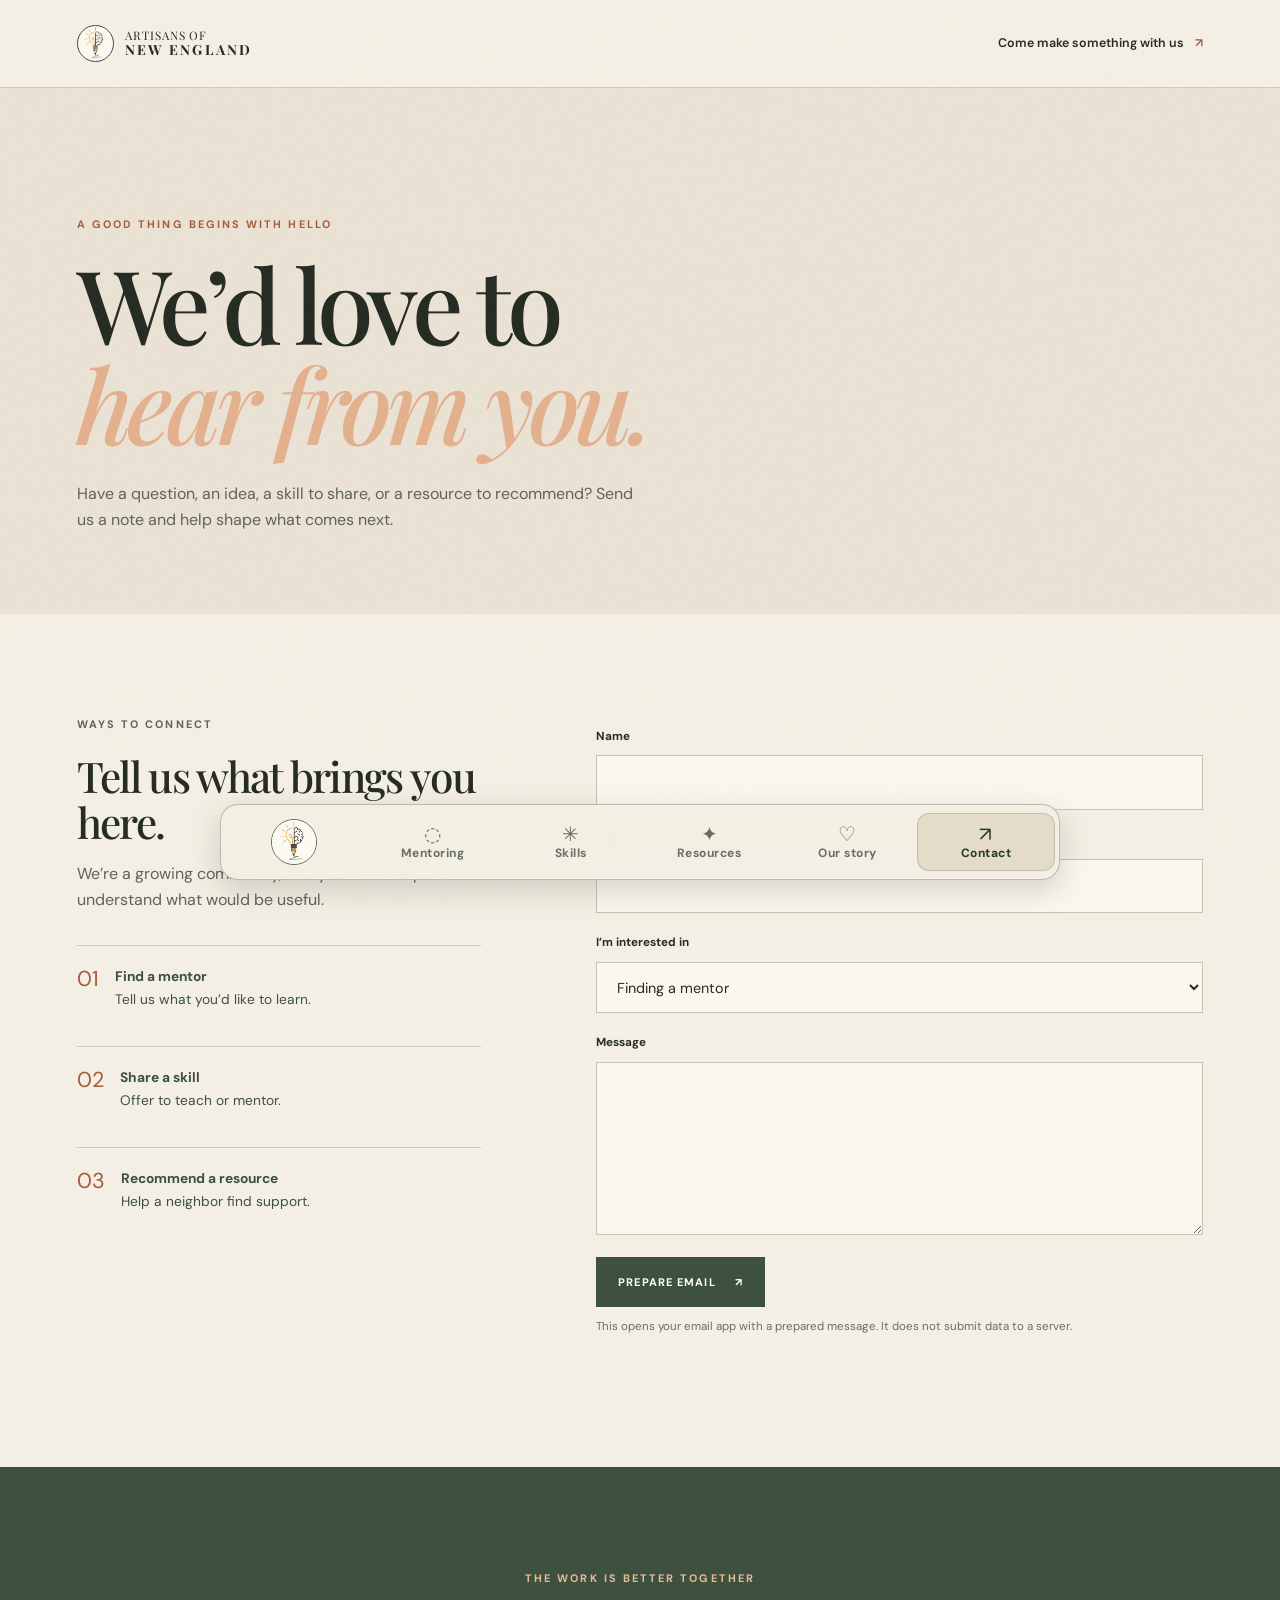
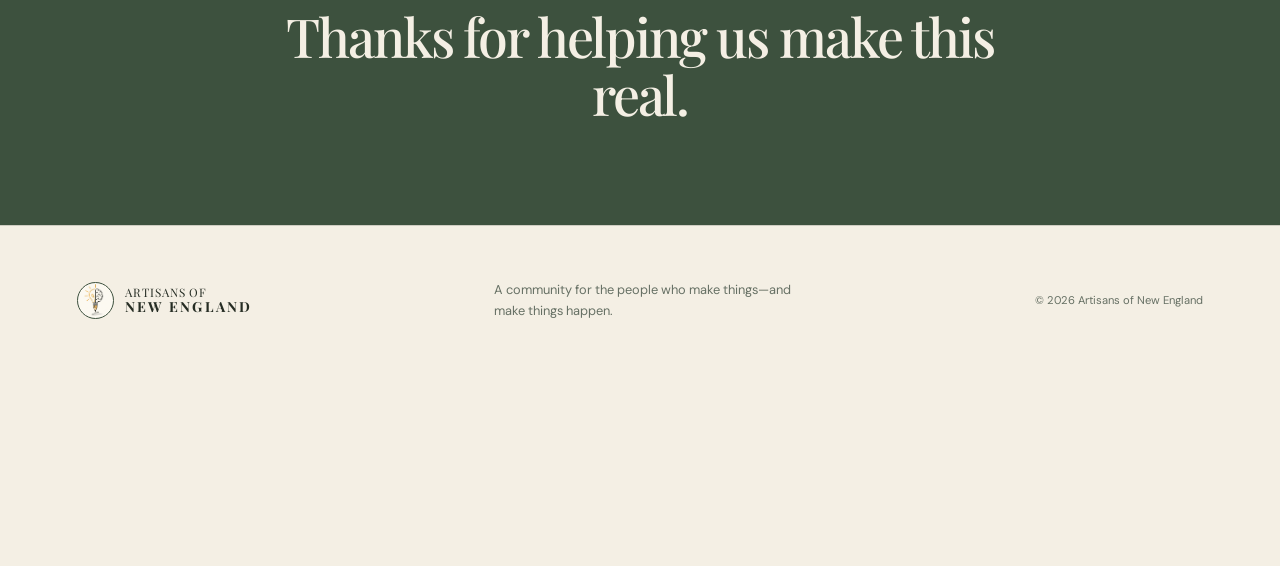
==== commit c6bad3f3: "Load consistent typography stylesheet across all pages" ====
--- a/contact.html
+++ b/contact.html
@@ -5,13 +5,13 @@
   <title>Contact Artisans of New England</title>
   <meta name="description" content="Contact Artisans of New England to ask about mentoring, workshops, resources, partnerships, or joining the community.">
   <link rel="canonical" href="https://artisansofnewengland.org/contact.html">
-  <meta property="og:type" content="website"><meta property="og:site_name" content="Artisans of New England"><meta property="og:title" content="Contact Artisans of New England"><meta property="og:description" content="Share an idea, find support, or get involved with the New England artisan community."><meta property="og:url" content="https://artisansofnewengland.org/contact.html"><meta property="og:image" content="https://artisansofnewengland.org/LOGO.png">
+  <meta property="og:type" content="website"><meta property="og:site_name" content="Artisans of New England"><meta property="og:title" content="Contact Artisans of New England"><meta property="og:description" content="Ask about mentoring, workshops, resources, partnerships, or community involvement."><meta property="og:url" content="https://artisansofnewengland.org/contact.html"><meta property="og:image" content="https://artisansofnewengland.org/LOGO.png">
   <meta name="twitter:card" content="summary_large_image">
-  <link rel="preconnect" href="https://fonts.googleapis.com"><link rel="preconnect" href="https://fonts.gstatic.com" crossorigin><link href="https://fonts.googleapis.com/css2?family=DM+Sans:wght@400;500;600;700&family=Playfair+Display:wght@500;600;700&display=swap" rel="stylesheet"><link rel="stylesheet" href="styles.css"><script src="script.js" defer></script>
+  <link rel="preconnect" href="https://fonts.googleapis.com"><link rel="preconnect" href="https://fonts.gstatic.com" crossorigin><link href="https://fonts.googleapis.com/css2?family=DM+Sans:wght@400;500;600;700&family=Playfair+Display:wght@500;600;700&display=swap" rel="stylesheet"><link rel="stylesheet" href="styles.css"><link rel="stylesheet" href="typography.css"><script src="script.js" defer></script>
   <script type="application/ld+json">{"@context":"https://schema.org","@type":"Organization","name":"Artisans of New England","url":"https://artisansofnewengland.org/","logo":"https://artisansofnewengland.org/LOGO.png","email":"artisans.massachusetts@gmail.com","description":"Connecting artisans, tradespeople, and apprentices across New England."}</script>
 </head>
 <body><a class="skip-link" href="#main">Skip to content</a><header class="site-header"><a class="brand" href="index.html" aria-label="Artisans of New England home"><span class="brand-mark" aria-hidden="true">ANE</span><span>Artisans of<br><b>New England</b></span></a><a class="header-link" href="contact.html">Come make something with us <span aria-hidden="true">↗</span></a></header>
-<main id="main"><section class="contact-hero"><p class="eyebrow">A good thing begins with hello</p><h1>We’d love to<br><em>hear from you.</em></h1><p>Have a question, an idea, a skill to share, or a resource to recommend? There’s a place for your note here.</p></section>
-<section class="section contact-layout"><div class="contact-aside"><p class="eyebrow">Ways to connect</p><h2>Tell us what brings you here.</h2><p>We’re a growing community, and your note helps us make it more useful to the makers, tradespeople, and apprentices across New England.</p><div class="contact-prompt"><span aria-hidden="true">✳</span><p>Want to mentor, host a workshop, or point someone toward a helpful resource? We’re all ears.</p></div></div><form class="contact-form" data-contact-form data-email="artisans.massachusetts@gmail.com"><label for="name">Your name</label><input id="name" name="name" type="text" autocomplete="name" required maxlength="100" placeholder="How should we address you?"><label for="email">Email address</label><input id="email" name="email" type="email" autocomplete="email" required maxlength="200" placeholder="you@example.com"><label for="interest">I’m interested in…</label><select id="interest" name="interest"><option value="A little bit of everything">A little bit of everything</option><option value="Finding a mentor">Finding a mentor</option><option value="Becoming a mentor">Becoming a mentor</option><option value="Skills and workshops">Skills and workshops</option><option value="Grants and resources">Grants and resources</option><option value="Partnerships">Partnerships</option><option value="Something else">Something else</option></select><label for="message">Your note</label><textarea id="message" name="message" rows="6" required maxlength="3000" placeholder="What would you like us to know?"></textarea><button class="button button-dark" type="submit">Prepare your message <span aria-hidden="true">→</span></button><p class="form-note">Your email app will open with your message ready to send. Nothing is submitted or stored on this website.</p><p class="form-status" data-form-status role="status" aria-live="polite"></p></form></section>
+<main id="main"><section class="contact-hero"><p class="eyebrow">A good thing begins with hello</p><h1>We’d love to<br><em>hear from you.</em></h1><p>Have a question, an idea, a skill to share, or a resource to recommend? Send us a note and help shape what comes next.</p></section>
+<section class="section contact-layout"><div class="contact-aside"><p class="eyebrow">Ways to connect</p><h2>Tell us what brings you here.</h2><p>We’re a growing community, and your note helps us understand what would be useful.</p><div class="contact-prompt"><span aria-hidden="true">01</span><p><b>Find a mentor</b><br>Tell us what you’d like to learn.</p></div><div class="contact-prompt"><span aria-hidden="true">02</span><p><b>Share a skill</b><br>Offer to teach or mentor.</p></div><div class="contact-prompt"><span aria-hidden="true">03</span><p><b>Recommend a resource</b><br>Help a neighbor find support.</p></div></div><form class="contact-form" data-contact-form data-email="artisans.massachusetts@gmail.com"><label for="name">Name</label><input id="name" name="name" autocomplete="name" required><label for="email">Email</label><input id="email" name="email" type="email" autocomplete="email" required><label for="interest">I’m interested in</label><select id="interest" name="interest"><option>Finding a mentor</option><option>Becoming a mentor</option><option>Skills and workshops</option><option>Grants and resources</option><option>Partnerships</option><option>Something else</option></select><label for="message">Message</label><textarea id="message" name="message" rows="6" required></textarea><button class="button button-dark" type="submit">Prepare email <span aria-hidden="true">↗</span></button><p class="form-note">This opens your email app with a prepared message. It does not submit data to a server.</p><p class="form-status" data-form-status role="status"></p></form></section>
 <section class="section contact-bottom"><p class="eyebrow">The work is better together</p><h2>Thanks for helping us make this real.</h2></section></main>
-<footer class="site-footer"><a class="brand brand-footer" href="index.html" aria-label="Artisans of New England home"><span class="brand-mark" aria-hidden="true">ANE</span><span>Artisans of<br><b>New England</b></span></a><p>A community for the people who make things—and make things happen.</p><small>© <span data-year></span> Artisans of New England</small></footer><nav class="bottom-nav" aria-label="Main navigation"><a href="index.html" data-page="index.html"><span aria-hidden="true">⌂</span><small>Home</small></a><a href="mentoring.html" data-page="mentoring.html"><span aria-hidden="true">◌</span><small>Mentoring</small></a><a href="skills.html" data-page="skills.html"><span aria-hidden="true">✳</span><small>Skills</small></a><a href="resources.html" data-page="resources.html"><span aria-hidden="true">✦</span><small>Resources</small></a><a href="story.html" data-page="story.html"><span aria-hidden="true">♡</span><small>Our story</small></a><a href="contact.html" data-page="contact.html"><span aria-hidden="true">↗</span><small>Contact</small></a></nav></body></html>
+<footer class="site-footer"><a class="brand brand-footer" href="index.html" aria-label="Artisans of New England home"><span class="brand-mark" aria-hidden="true">ANE</span><span>Artisans of<br><b>New England</b></span></a><p>A community for the people who make things—and make things happen.</p><small>© <span data-year></span> Artisans of New England</small></footer><nav class="bottom-nav" aria-label="Main navigation"><a href="index.html" data-page="index.html"><span aria-hidden="true">⌂</span><small>Home</small></a><a href="mentoring.html" data-page="mentoring.html"><span aria-hidden="true">◌</span><small>Mentoring</small></a><a href="skills.html" data-page="skills.html"><span aria-hidden="true">✳</span><small>Skills</small></a><a href="resources.html" data-page="resources.html"><span aria-hidden="true">✦</span><small>Resources</small></a><a href="story.html" data-page="story.html"><span aria-hidden="true">♡</span><small>Our story</small></a><a href="contact.html" data-page="contact.html"><span aria-hidden="true">↗</span><small>Contact</span></a></nav></body></html>
--- a/typography.css
+++ b/typography.css
@@ -0,0 +1,80 @@
+/* Global typography consistency across every page. */
+:root {
+  --serif: "Playfair Display", Georgia, serif;
+  --sans: "DM Sans", Arial, sans-serif;
+}
+
+html,
+body,
+button,
+input,
+select,
+textarea {
+  font-family: var(--sans);
+}
+
+h1,
+h2,
+h3,
+h4,
+h5,
+h6,
+blockquote,
+.signature,
+.drop-cap,
+.resource-index,
+.skill-symbol,
+.note-icon,
+.quote-mark,
+.brand,
+.brand-mark {
+  font-family: var(--serif);
+}
+
+.eyebrow,
+.button,
+.header-link,
+.card-number,
+.card-link,
+.text-link,
+.bottom-nav,
+.bottom-nav a,
+.section-heading > p,
+.skill-card .eyebrow,
+.resource-item .eyebrow,
+.values-grid article > span {
+  font-family: var(--sans);
+}
+
+/* Keep display copy on the same two-font system. */
+.hero h1,
+.page-hero h1,
+.contact-hero h1,
+.section h2,
+.image-banner h2,
+.quote-banner blockquote,
+.skill-card h3,
+.resource-item h3,
+.path-card h3,
+.founder-copy h2,
+.contact-aside h2,
+.contact-bottom h2 {
+  font-family: var(--serif);
+}
+
+.hero-intro,
+.page-hero-copy > p,
+.hero-copy > p,
+.section-heading > p,
+.intro-copy,
+.skill-card > p,
+.resource-item > p,
+.path-card > p,
+.feature-copy,
+.founder-copy,
+.contact-aside,
+.contact-form,
+.image-banner p,
+.quote-banner p {
+  font-family: var(--sans);
+}
